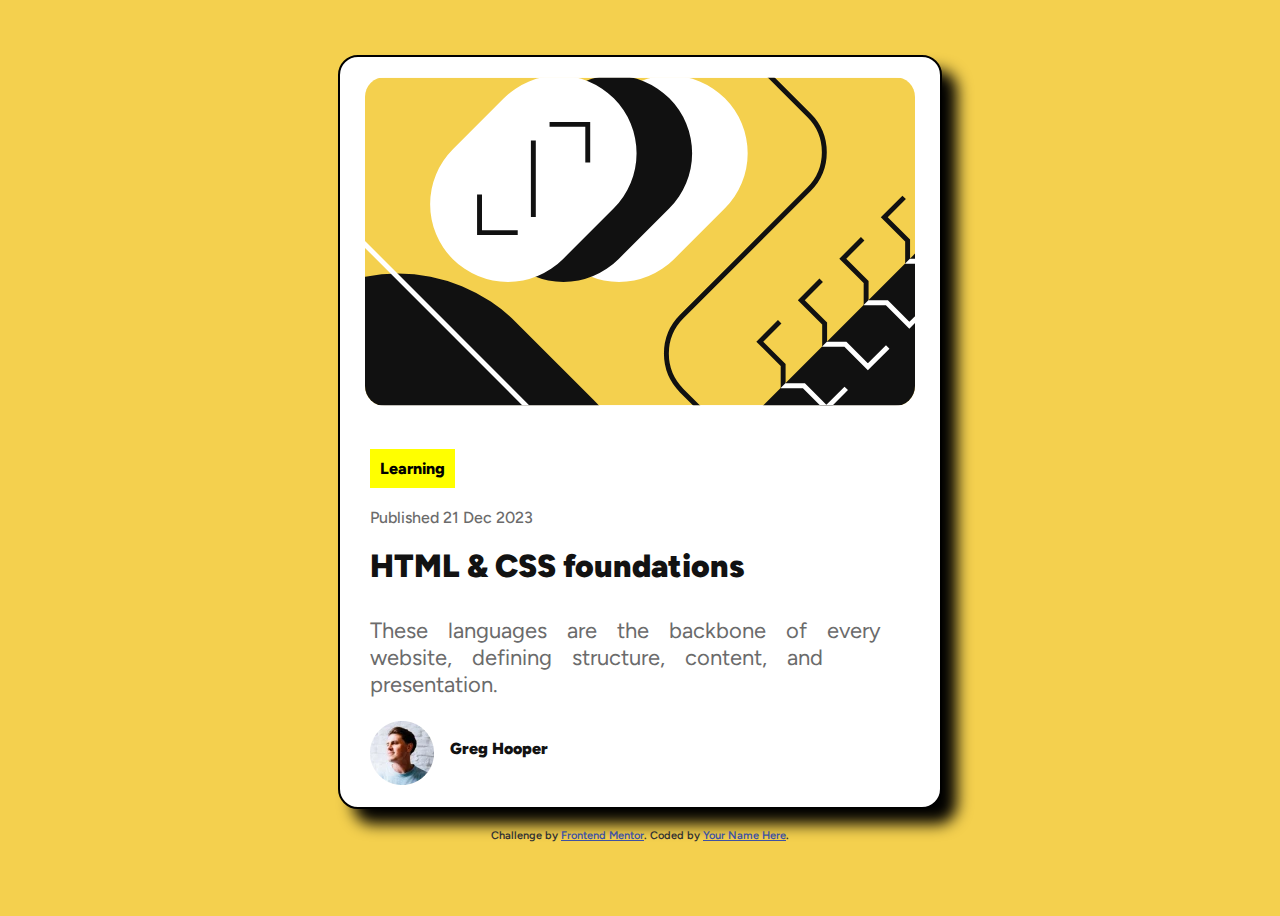
==== index.html @ 8b30d2c5 "first commit" ====
<!DOCTYPE html>
<html lang="en">
<head>
  <meta charset="UTF-8">
  <meta name="viewport" content="width=device-width, initial-scale=1.0"> <!-- displays site properly based on user's device -->

  <link rel="icon" type="image/png" sizes="32x32" href="./assets/images/favicon-32x32.png">
  
  <title>Frontend Mentor | Blog preview card</title>

  <link rel="stylesheet" href="index.css">
  <link rel="preconnect" href="https://fonts.googleapis.com">
<link rel="preconnect" href="https://fonts.gstatic.com" crossorigin>
<link href="https://fonts.googleapis.com/css2?family=Figtree:ital,wght@0,300..900;1,300..900&display=swap" rel="stylesheet">
 
</head>
<body>
    <main class="blog-card">
      <!-- the below div is a container for the blog card image -->
        <div id="blog-card-image-container">
          <img id="blog-card-image" src="/assets/images/illustration-article.svg" alt="illustration-article" width="550px">
        </div>
        <!-- This div is a container for all the text on the blog card -->
        <div class="blog-card-text">
            <span id="key-text">Learning</span>
            <p id="blog-card-published-date">Published 21 Dec 2023</p>
            <p id="blog-card-title">HTML & CSS foundations</p>

            <p id="blog-card-description-text">These languages are the backbone of every website, defining structure, content, and presentation.</p>

            <div class="blog-card-author-section">
              <div><img src="/assets/images/image-avatar.webp" alt="author image-avatar"></div>
              <div id="blog-card-author-name">Greg Hooper</div>
            </div>
        </div>
    </main>

    <footer>
      <div>
        <div class="attribution">
          Challenge by <a href="https://www.frontendmentor.io?ref=challenge" target="_blank">Frontend Mentor</a>. 
          Coded by <a href="#">Your Name Here</a>.
        </div>
      </div>
    </footer>
  
</body>
</html>
---- index.css ----
body {
  background-color: hsl(47, 88%, 63%);
  height: 100vh;
  display: flex;
  align-items: center;
  flex-direction: column;
  justify-content: center;
  font-family: "Figtree", serif;
  font-optical-sizing: auto;
  font-weight: 600;
  font-style: normal;
  /* font-family: "Outfit", sans-serif; */
}

.blog-card {
  width: 600px;
  height: 750px;
  background-color: white;
  display: grid;
  border-radius: 20px;
  border: 2px solid;
  box-shadow: 15px 15px 15px rgb(0, 0, 0);
  /* place-content: center; */
  /* justify-content: center;
  align-items: center;
  flex-direction: column; */
}

#blog-card-image-container {
margin: auto;
margin-top: 20px;
}

#blog-card-image {
border-radius: 20px;
}

.blog-card-text {
/* margin: auto; */
margin-top: 0px;
margin-left: 30px;
/* border: 5px solid; */
width: 500px;
}

#key-text {
background-color: yellow;
color: black;
font-weight: 800;
padding: 10px;
font-size: 16px; 
/* border: 5px solid;    */
}

#blog-card-published-date {
margin-top: 30px;
color: hsl(0, 0%, 42%);
font-weight: 500;
/* border: 5px solid; */
}

#blog-card-title {
margin-top: 20px;
font-size: 32px;
font-weight: 950;
color: hsl(0, 0%, 7%);
/* border: 5px solid; */
}

#blog-card-title:hover {
color: yellow;
cursor: pointer;
border: 5px solid;
}

#blog-card-description-text {
font-size: 22px;
/* border: 5px solid; */
width: 550px;
word-spacing: 15px;
color: hsl(0, 0%, 42%);
font-weight: 400;

}

#blog-card-author-name {
font-weight: 950;
color: hsl(0, 0%, 7%);
/* border: 2px solid; */
margin-top: -50px;
margin-left: 80px;
}

footer {
/* background-color: #f8f9fa; */
color: #333;
text-align: center;
padding: 20px 0;
/* position: fixed; */
bottom: 0;
width: 100%;
/* box-shadow: 0 -2px 5px rgba(0, 0, 0, 0.1); */
}

.attribution { font-size: 11px; text-align: center; }
.attribution a { color: hsl(228, 45%, 44%); }
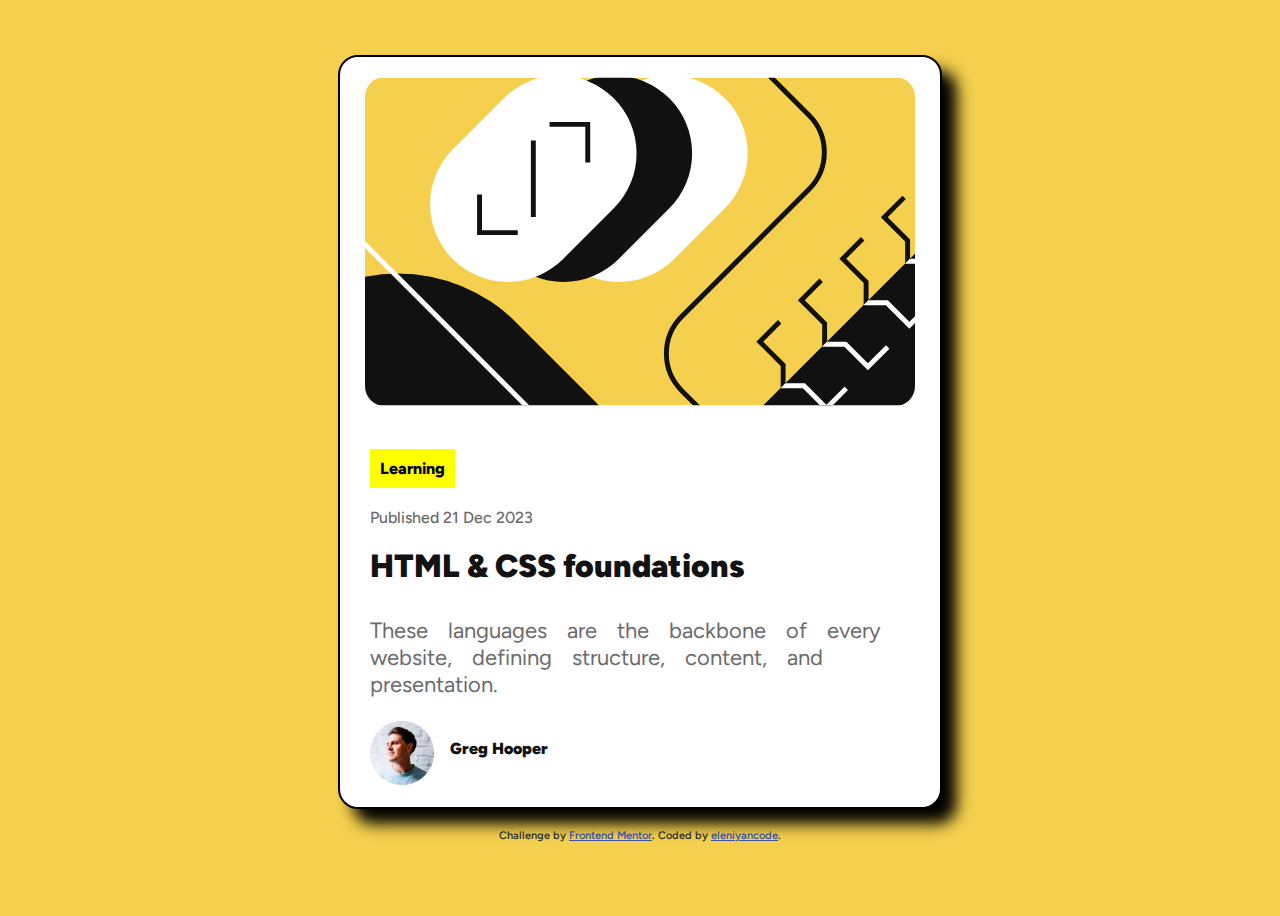
==== commit c12157b2: "add my name at footer" ====
--- a/index.html
+++ b/index.html
@@ -39,7 +39,7 @@
       <div>
         <div class="attribution">
           Challenge by <a href="https://www.frontendmentor.io?ref=challenge" target="_blank">Frontend Mentor</a>. 
-          Coded by <a href="#">Your Name Here</a>.
+          Coded by <a href="#">eleniyancode</a>.
         </div>
       </div>
     </footer>
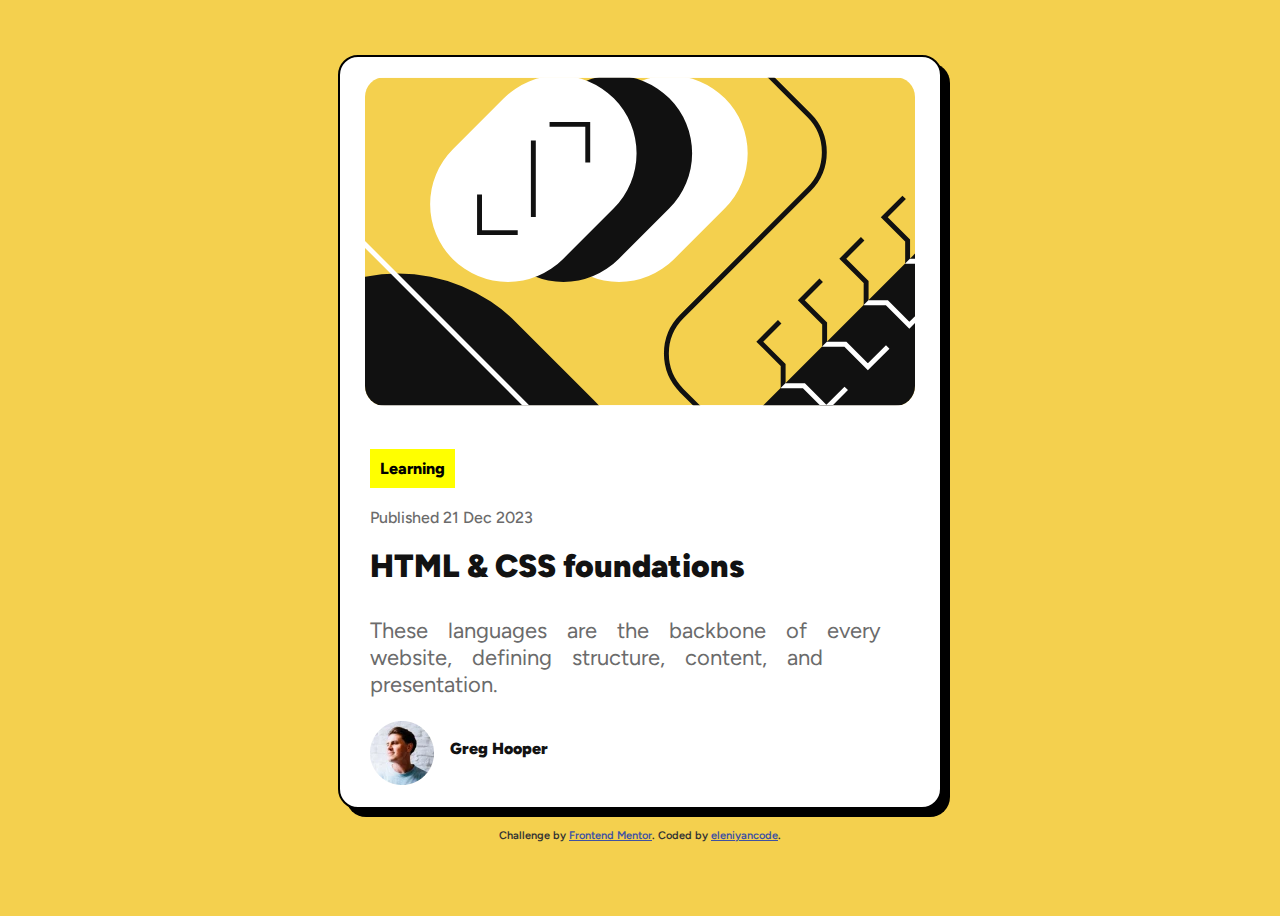
==== commit 12b9cb6f: "fix image" ====
--- a/index.html
+++ b/index.html
@@ -29,7 +29,7 @@
             <p id="blog-card-description-text">These languages are the backbone of every website, defining structure, content, and presentation.</p>
 
             <div class="blog-card-author-section">
-              <div><img src="/assets/images/image-avatar.webp" alt="author image-avatar"></div>
+              <div><img src="assets/images/image-avatar.webp" alt="author image-avatar"></div>
               <div id="blog-card-author-name">Greg Hooper</div>
             </div>
         </div>
--- a/index.css
+++ b/index.css
@@ -19,7 +19,7 @@
   display: grid;
   border-radius: 20px;
   border: 2px solid;
-  box-shadow: 15px 15px 15px rgb(0, 0, 0);
+  box-shadow: 8px 8px #000000;
   /* place-content: center; */
   /* justify-content: center;
   align-items: center;
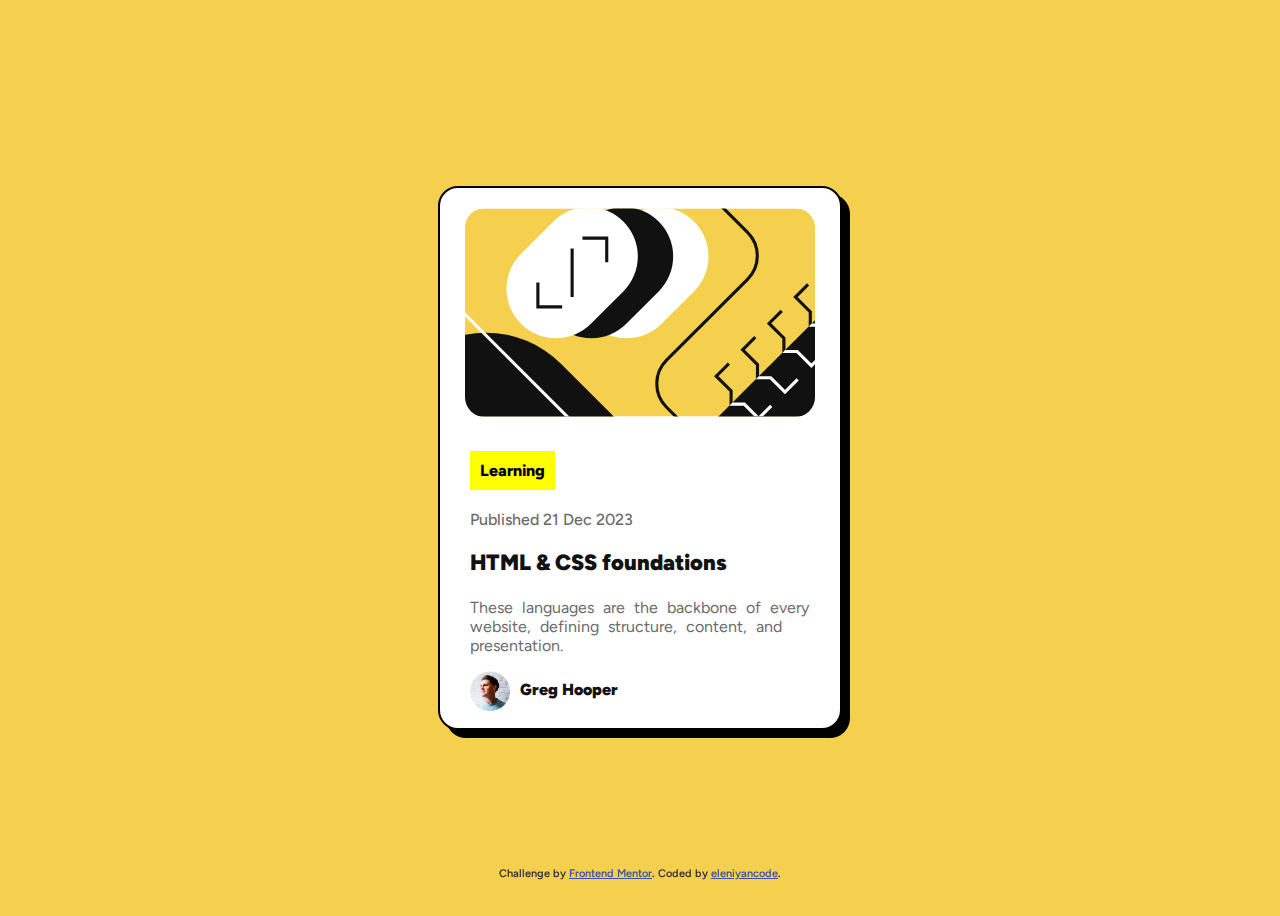
==== commit 6664bedb: "fix size" ====
--- a/index.html
+++ b/index.html
@@ -18,7 +18,7 @@
     <main class="blog-card">
       <!-- the below div is a container for the blog card image -->
         <div id="blog-card-image-container">
-          <img id="blog-card-image" src="/assets/images/illustration-article.svg" alt="illustration-article" width="550px">
+          <img id="blog-card-image" src="assets/images/illustration-article.svg" alt="illustration-article" width="350px">
         </div>
         <!-- This div is a container for all the text on the blog card -->
         <div class="blog-card-text">
@@ -29,7 +29,7 @@
             <p id="blog-card-description-text">These languages are the backbone of every website, defining structure, content, and presentation.</p>
 
             <div class="blog-card-author-section">
-              <div><img src="assets/images/image-avatar.webp" alt="author image-avatar"></div>
+              <div><img src="assets/images/image-avatar.webp" alt="author image-avatar" width="40px" height="40px"></div>
               <div id="blog-card-author-name">Greg Hooper</div>
             </div>
         </div>
--- a/index.css
+++ b/index.css
@@ -13,8 +13,8 @@
 }
 
 .blog-card {
-  width: 600px;
-  height: 750px;
+  width: 400px;
+  height: 540px;
   background-color: white;
   display: grid;
   border-radius: 20px;
@@ -27,8 +27,11 @@
 }
 
 #blog-card-image-container {
-margin: auto;
+/* margin: auto; */
 margin-top: 20px;
+margin-left: 25px;
+margin-right: 25px;
+margin-bottom: 10px;
 }
 
 #blog-card-image {
@@ -61,7 +64,7 @@
 
 #blog-card-title {
 margin-top: 20px;
-font-size: 32px;
+font-size: 22px;
 font-weight: 950;
 color: hsl(0, 0%, 7%);
 /* border: 5px solid; */
@@ -70,14 +73,14 @@
 #blog-card-title:hover {
 color: yellow;
 cursor: pointer;
-border: 5px solid;
+/* border: 5px solid; */
 }
 
 #blog-card-description-text {
-font-size: 22px;
+font-size: 16px;
 /* border: 5px solid; */
-width: 550px;
-word-spacing: 15px;
+width: 350px;
+word-spacing: 5px;
 color: hsl(0, 0%, 42%);
 font-weight: 400;
 
@@ -87,8 +90,8 @@
 font-weight: 950;
 color: hsl(0, 0%, 7%);
 /* border: 2px solid; */
-margin-top: -50px;
-margin-left: 80px;
+margin-top: -35px;
+margin-left: 50px;
 }
 
 footer {
@@ -96,7 +99,7 @@
 color: #333;
 text-align: center;
 padding: 20px 0;
-/* position: fixed; */
+position: fixed;
 bottom: 0;
 width: 100%;
 /* box-shadow: 0 -2px 5px rgba(0, 0, 0, 0.1); */
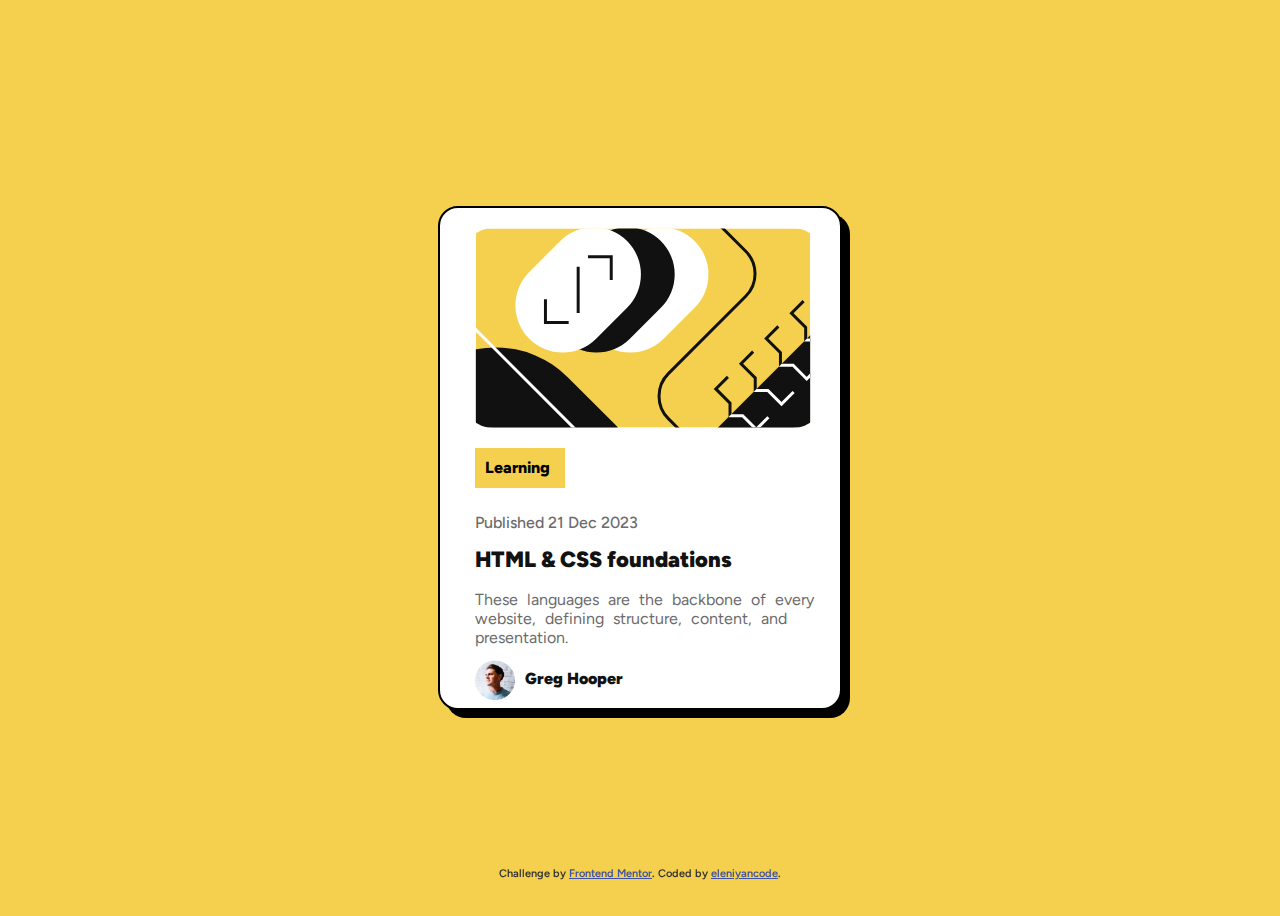
==== commit cc1b9faf: "working on the responsiveness" ====
--- a/index.html
+++ b/index.html
@@ -16,15 +16,11 @@
 </head>
 <body>
     <main class="blog-card">
-      <!-- the below div is a container for the blog card image -->
-        <div id="blog-card-image-container">
-          <img id="blog-card-image" src="assets/images/illustration-article.svg" alt="illustration-article" width="350px">
-        </div>
-        <!-- This div is a container for all the text on the blog card -->
-        <div class="blog-card-text">
+      
+      <img id="blog-card-image" src="assets/images/illustration-article.svg" alt="illustration-article">      
             <span id="key-text">Learning</span>
             <p id="blog-card-published-date">Published 21 Dec 2023</p>
-            <p id="blog-card-title">HTML & CSS foundations</p>
+            <h1 id="blog-card-title">HTML & CSS foundations</h1>
 
             <p id="blog-card-description-text">These languages are the backbone of every website, defining structure, content, and presentation.</p>
 
@@ -32,7 +28,6 @@
               <div><img src="assets/images/image-avatar.webp" alt="author image-avatar" width="40px" height="40px"></div>
               <div id="blog-card-author-name">Greg Hooper</div>
             </div>
-        </div>
     </main>
 
     <footer>
@@ -45,4 +40,4 @@
     </footer>
   
 </body>
-</html>+</html>
--- a/index.css
+++ b/index.css
@@ -14,7 +14,8 @@
 
 .blog-card {
   width: 400px;
-  height: 540px;
+  height: 500px;
+  margin: 0 auto;
   background-color: white;
   display: grid;
   border-radius: 20px;
@@ -24,49 +25,68 @@
   /* justify-content: center;
   align-items: center;
   flex-direction: column; */
+  position: relative;
 }
 
-#blog-card-image-container {
-/* margin: auto; */
+/* #blog-card-image-container {
+  margin: auto;
 margin-top: 20px;
 margin-left: 25px;
 margin-right: 25px;
 margin-bottom: 10px;
+} */
+
+#blog-card-image {
+border-radius: 30px;
+position: absolute;
+ width: 90%;
+ height: 40%;
+/*margin: 0 auto; */
+margin-top: 20px;
+margin-bottom: 25px;
+margin-left: 23px;
 }
 
-#blog-card-image {
-border-radius: 20px;
-}
-
-.blog-card-text {
-/* margin: auto; */
+/* .blog-card-text {
+margin: auto;
 margin-top: 0px;
 margin-left: 30px;
-/* border: 5px solid; */
-width: 500px;
-}
+border: 5px solid;
+width: px;
+} */
 
 #key-text {
-background-color: yellow;
+background-color: hsl(47, 88%, 63%);
 color: black;
 font-weight: 800;
 padding: 10px;
-font-size: 16px; 
+font-size: 16px;
+width: 70px;
+height: 20px;
+margin-left: 35px;
+position: absolute;
+bottom: 220px;
 /* border: 5px solid;    */
 }
 
 #blog-card-published-date {
-margin-top: 30px;
+margin-top: 20px;
+margin-left: 35px;
 color: hsl(0, 0%, 42%);
 font-weight: 500;
+position: absolute;
+bottom: 160px;
 /* border: 5px solid; */
 }
 
 #blog-card-title {
-margin-top: 20px;
+margin-top: 0px;
 font-size: 22px;
+margin-left: 35px;
 font-weight: 950;
 color: hsl(0, 0%, 7%);
+position: absolute;
+bottom: 120px;
 /* border: 5px solid; */
 }
 
@@ -79,19 +99,32 @@
 #blog-card-description-text {
 font-size: 16px;
 /* border: 5px solid; */
-width: 350px;
+width: 95%;
 word-spacing: 5px;
+margin-left: 35px;
+margin-right: 50px;
 color: hsl(0, 0%, 42%);
 font-weight: 400;
+margin-top: -10px;
+position: absolute;
+bottom: 45px;
+
 
 }
 
 #blog-card-author-name {
 font-weight: 950;
 color: hsl(0, 0%, 7%);
-/* border: 2px solid; */
 margin-top: -35px;
 margin-left: 50px;
+}
+
+.blog-card-author-section {
+  margin-bottom: 10px;
+  /* border: 2px solid; */
+  margin-left: 35px;
+  position: absolute;
+  bottom: 10px;
 }
 
 footer {
